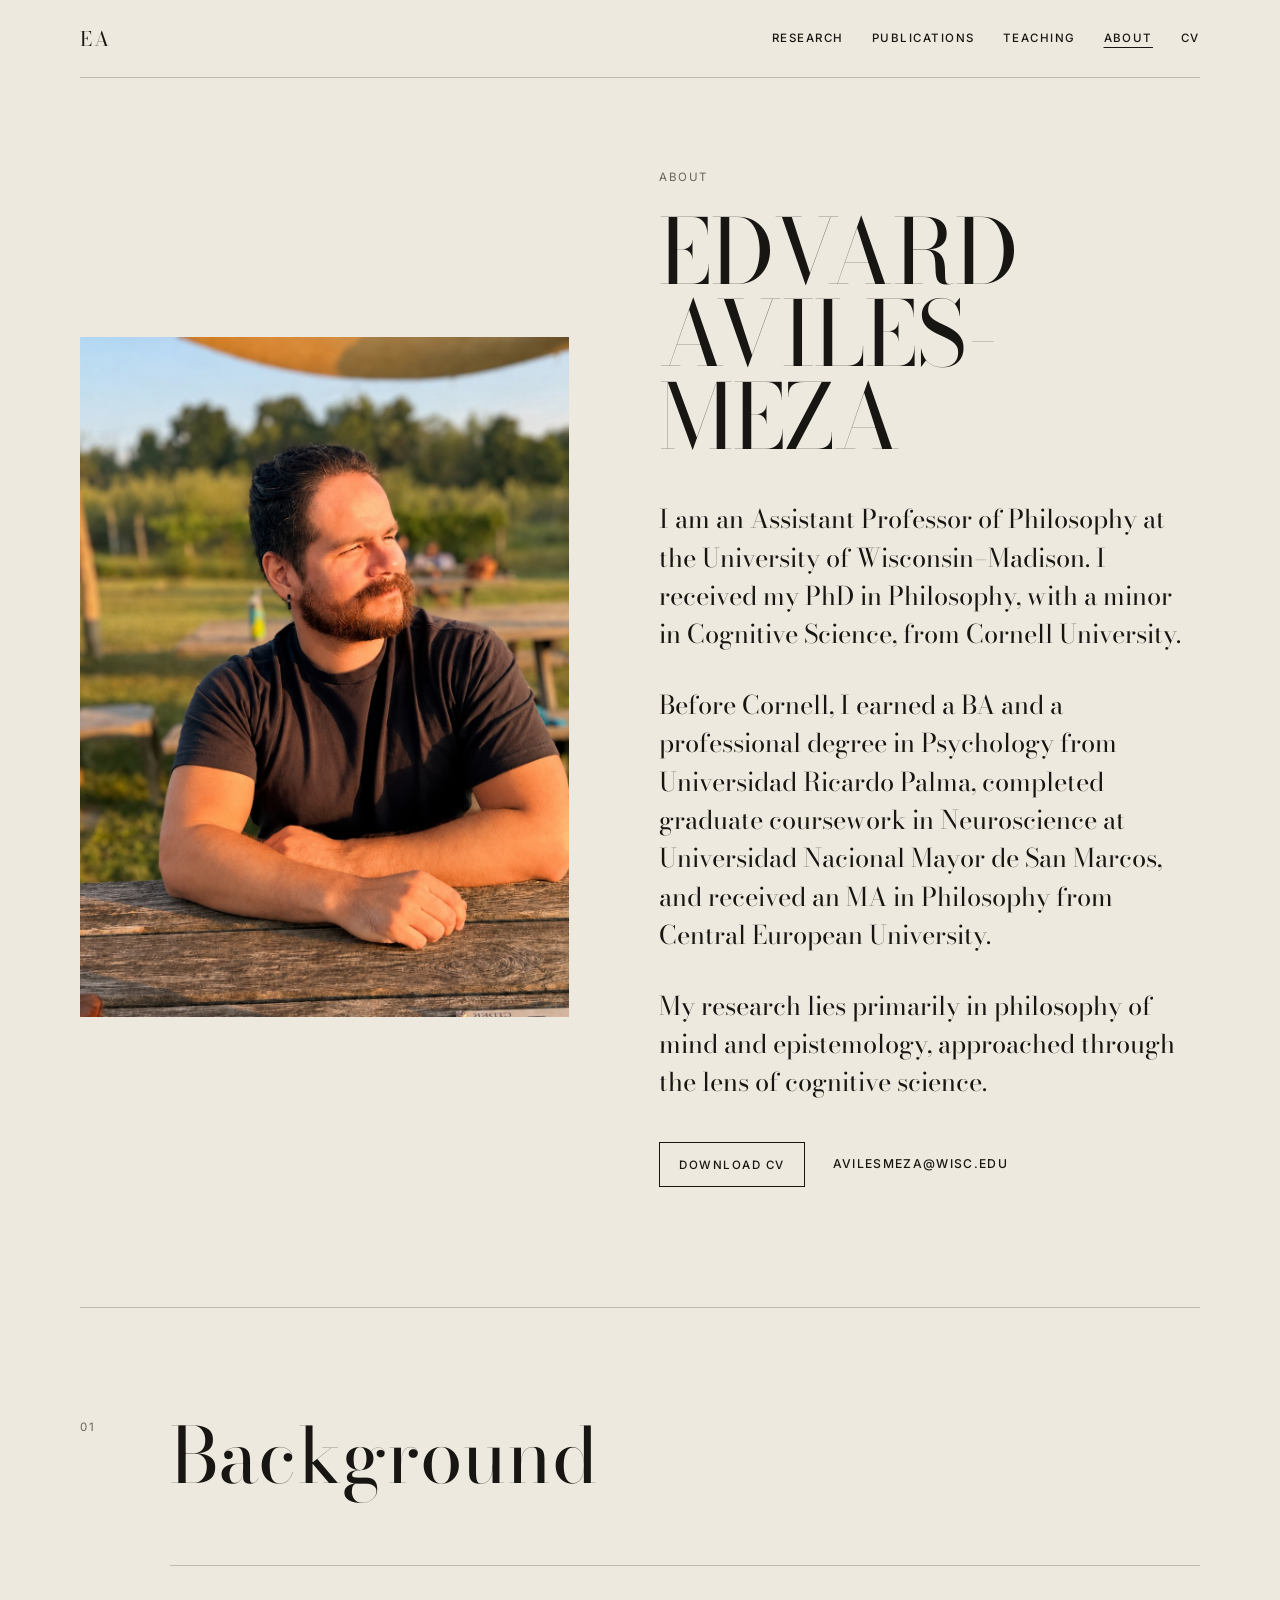
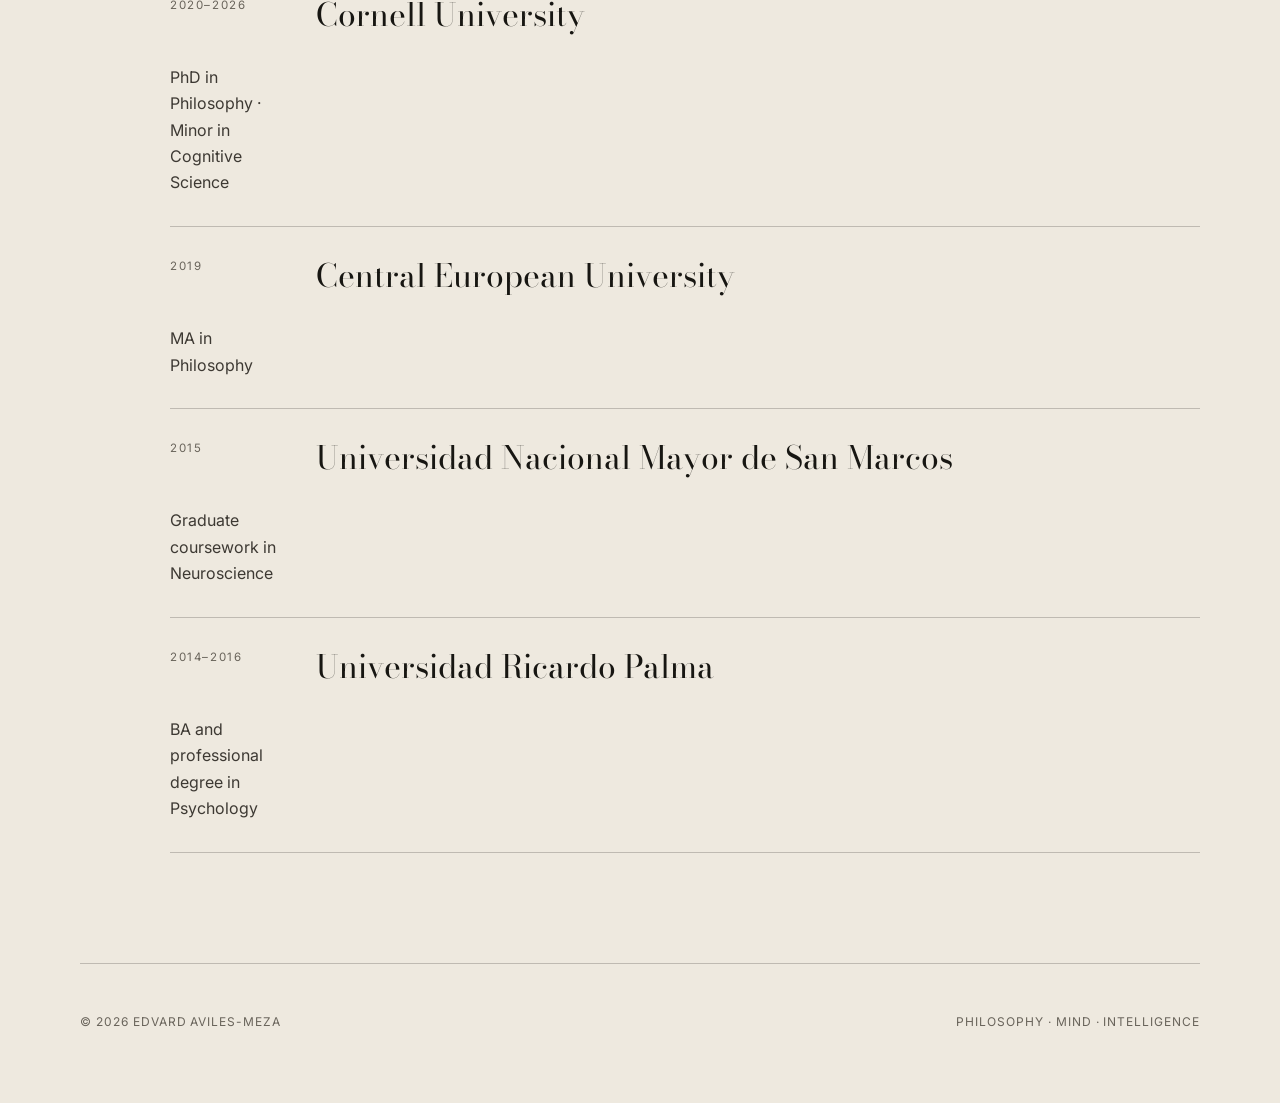
==== about.html @ a3eb7ad6 "Add files via upload Updated version 1" ====
<!doctype html>
<html lang="en">
<head>
  <meta charset="utf-8">
  <meta name="viewport" content="width=device-width, initial-scale=1">
  <meta name="description" content="About Edvard Aviles-Meza, Assistant Professor of Philosophy at the University of Wisconsin–Madison.">
  <title>About — Edvard Aviles-Meza</title>
  <link rel="icon" href="assets/favicon.svg" type="image/svg+xml">
  <link rel="preconnect" href="https://fonts.googleapis.com">
  <link rel="preconnect" href="https://fonts.gstatic.com" crossorigin>
  <link href="https://fonts.googleapis.com/css2?family=Bodoni+Moda:opsz,wght@6..96,400;6..96,500&family=Inter:wght@400;500&display=swap" rel="stylesheet">
  <link rel="stylesheet" href="styles.css">
</head>
<body>
  <header class="site-header">
    <a class="brand" href="index.html" aria-label="Return to homepage">EA</a>
    <nav aria-label="Primary navigation">
      <a href="index.html#research">Research</a>
      <a href="index.html#publications">Publications</a>
      <a href="index.html#teaching">Teaching</a>
      <a class="active" href="about.html" aria-current="page">About</a>
      <a href="assets/edvard-aviles-meza-cv.pdf">CV</a>
    </nav>
  </header>

  <main class="about-page">
    <section class="about-hero">
      <div class="portrait-frame">
        <img
          src="assets/portrait.jpg"
          alt="Portrait of Edvard Aviles-Meza seated outdoors in warm evening light."
        >
      </div>

      <div class="about-text">
        <p class="eyebrow left-align">About</p>
        <h1 class="page-title">Edvard<br>Aviles-Meza</h1>

        <div class="bio">
          <p>
            I am an Assistant Professor of Philosophy at the University of
            Wisconsin–Madison. I received my PhD in Philosophy, with a minor in
            Cognitive Science, from Cornell University.
          </p>
          <p>
            Before Cornell, I earned a BA and a professional degree in Psychology
            from Universidad Ricardo Palma, completed graduate coursework in
            Neuroscience at Universidad Nacional Mayor de San Marcos, and received
            an MA in Philosophy from Central European University.
          </p>
          <p>
            My research lies primarily in philosophy of mind and epistemology,
            approached through the lens of cognitive science.
          </p>
        </div>

        <div class="about-actions">
          <a class="button-link" href="assets/edvard-aviles-meza-cv.pdf">Download CV</a>
          <a class="text-link" href="mailto:avilesmeza@wisc.edu">avilesmeza@wisc.edu</a>
        </div>
      </div>
    </section>

    <section class="about-details">
      <div class="section-heading">
        <p class="section-number">01</p>
        <h2>Background</h2>
      </div>

      <div class="credential-list">
        <article>
          <p class="item-number">2020–2026</p>
          <h3>Cornell University</h3>
          <p>PhD in Philosophy · Minor in Cognitive Science</p>
        </article>

        <article>
          <p class="item-number">2019</p>
          <h3>Central European University</h3>
          <p>MA in Philosophy</p>
        </article>

        <article>
          <p class="item-number">2015</p>
          <h3>Universidad Nacional Mayor de San Marcos</h3>
          <p>Graduate coursework in Neuroscience</p>
        </article>

        <article>
          <p class="item-number">2014–2016</p>
          <h3>Universidad Ricardo Palma</h3>
          <p>BA and professional degree in Psychology</p>
        </article>
      </div>
    </section>
  </main>

  <footer>
    <p>© <span id="year">2026</span> Edvard Aviles-Meza</p>
    <p>Philosophy · Mind · Intelligence</p>
  </footer>

  <script>
    document.getElementById("year").textContent = new Date().getFullYear();
  </script>
</body>
</html>
---- styles.css ----
:root {
  --background: #eee9df;
  --paper: #f7f4ed;
  --text: #171612;
  --muted: #69645b;
  --line: rgba(23, 22, 18, 0.22);
  --max-width: 1120px;
}

* {
  box-sizing: border-box;
}

html {
  scroll-behavior: smooth;
}

body {
  margin: 0;
  background: var(--background);
  color: var(--text);
  font-family: "Inter", Arial, sans-serif;
  font-size: 16px;
  line-height: 1.65;
}

a {
  color: inherit;
}

.site-header {
  position: sticky;
  top: 0;
  z-index: 10;
  display: flex;
  align-items: center;
  justify-content: space-between;
  width: min(var(--max-width), calc(100% - 48px));
  margin: 0 auto;
  padding: 22px 0;
  background: color-mix(in srgb, var(--background) 94%, transparent);
  backdrop-filter: blur(10px);
  border-bottom: 1px solid var(--line);
}

.brand {
  font-family: "Bodoni Moda", Georgia, serif;
  font-size: 1.25rem;
  text-decoration: none;
  letter-spacing: 0.08em;
}

nav {
  display: flex;
  gap: 28px;
}

nav a {
  font-size: 0.72rem;
  font-weight: 500;
  letter-spacing: 0.13em;
  text-decoration: none;
  text-transform: uppercase;
}

nav a:hover,
nav a:focus-visible {
  text-decoration: underline;
  text-underline-offset: 5px;
}

.hero,
.section,
footer {
  width: min(var(--max-width), calc(100% - 48px));
  margin-inline: auto;
}

.hero {
  padding: 90px 0 130px;
}

.eyebrow,
.position {
  text-align: center;
  color: var(--muted);
  font-size: 0.72rem;
  letter-spacing: 0.14em;
  text-transform: uppercase;
}

h1,
h2,
h3 {
  font-family: "Bodoni Moda", Georgia, serif;
  font-weight: 400;
}

h1 {
  max-width: 1120px;
  margin: 18px auto 12px;
  text-align: center;
  font-size: clamp(2.9rem, 6.2vw, 5.7rem);
  line-height: 0.98;
  letter-spacing: 0.02em;
  text-transform: uppercase;
  white-space: nowrap;
}

.position {
  margin-bottom: 56px;
}

.collage {
  margin: 0;
  background: var(--paper);
  overflow: hidden;
}

.collage img {
  display: block;
  width: 100%;
  height: auto;
}

.intro {
  display: grid;
  grid-template-columns: repeat(2, 1fr);
  gap: 70px;
  margin-top: 64px;
  padding-top: 32px;
  border-top: 1px solid var(--line);
}

.intro p {
  margin: 0;
  font-family: "Bodoni Moda", Georgia, serif;
  font-size: clamp(1.5rem, 2.5vw, 2.25rem);
  line-height: 1.35;
}

.section {
  padding: 110px 0;
  border-top: 1px solid var(--line);
}

.section-heading {
  display: grid;
  grid-template-columns: 90px 1fr;
  align-items: start;
  margin-bottom: 70px;
}

.section-number,
.item-number,
.year {
  margin: 0;
  color: var(--muted);
  font-size: 0.72rem;
  letter-spacing: 0.14em;
  text-transform: uppercase;
}

h2 {
  margin: 0;
  font-size: clamp(2.7rem, 6vw, 5.4rem);
  line-height: 1;
}

h3 {
  margin: 10px 0 16px;
  font-size: clamp(1.45rem, 2.5vw, 2.2rem);
  line-height: 1.2;
}

.research-grid,
.teaching-grid {
  display: grid;
  gap: 50px;
}

.research-grid {
  grid-template-columns: repeat(3, 1fr);
}

.teaching-grid {
  grid-template-columns: repeat(2, 1fr);
}

.research-grid article,
.teaching-grid article {
  padding-top: 20px;
  border-top: 1px solid var(--line);
}

.research-grid p:last-child,
.teaching-grid p:last-child,
.publication p,
.about-copy p {
  color: #3d3933;
}

.publication-list {
  border-top: 1px solid var(--line);
}

.publication {
  display: grid;
  grid-template-columns: 90px 1fr;
  gap: 0;
  padding: 34px 0;
  border-bottom: 1px solid var(--line);
}

.publication h3 {
  margin-top: 0;
  margin-bottom: 4px;
}

.publication p {
  margin: 0;
}

.about-copy {
  max-width: 760px;
  margin-left: 90px;
  font-family: "Bodoni Moda", Georgia, serif;
  font-size: clamp(1.35rem, 2.3vw, 2rem);
  line-height: 1.5;
}

footer {
  display: flex;
  justify-content: space-between;
  padding: 36px 0 60px;
  border-top: 1px solid var(--line);
  color: var(--muted);
  font-size: 0.75rem;
  letter-spacing: 0.08em;
  text-transform: uppercase;
}

@media (max-width: 820px) {
  .site-header {
    width: min(100% - 28px, var(--max-width));
    align-items: flex-start;
  }

  nav {
    flex-wrap: wrap;
    justify-content: flex-end;
    gap: 10px 18px;
  }

  nav a {
    font-size: 0.66rem;
  }

  .hero,
  .section,
  footer {
    width: min(100% - 28px, var(--max-width));
  }

  .hero {
    padding-top: 64px;
  }

  h1 {
    font-size: clamp(2.5rem, 11vw, 4.5rem);
    white-space: normal;
  }

  .intro,
  .research-grid,
  .teaching-grid {
    grid-template-columns: 1fr;
  }

  .intro {
    gap: 30px;
  }

  .section-heading {
    grid-template-columns: 48px 1fr;
  }

  .publication {
    grid-template-columns: 62px 1fr;
  }

  .about-copy {
    margin-left: 48px;
  }
}

@media (max-width: 520px) {
  .site-header {
    position: static;
    display: block;
  }

  nav {
    justify-content: flex-start;
    margin-top: 14px;
  }

  .hero {
    padding-top: 46px;
  }

  .position {
    margin-bottom: 34px;
  }

  .section {
    padding: 80px 0;
  }

  .section-heading {
    margin-bottom: 50px;
  }

  .about-copy {
    margin-left: 0;
  }

  footer {
    display: block;
  }
}


nav a.active {
  text-decoration: underline;
  text-underline-offset: 5px;
}

.text-link {
  font-family: "Inter", Arial, sans-serif;
  font-size: 0.76rem;
  font-weight: 500;
  letter-spacing: 0.11em;
  text-transform: uppercase;
  text-decoration: none;
}

.text-link:hover,
.text-link:focus-visible {
  text-decoration: underline;
  text-underline-offset: 5px;
}

.about-page {
  width: min(var(--max-width), calc(100% - 48px));
  margin: 0 auto;
}

.about-hero {
  display: grid;
  grid-template-columns: minmax(0, 0.95fr) minmax(0, 1.05fr);
  gap: clamp(48px, 7vw, 96px);
  align-items: center;
  padding: 90px 0 120px;
}

.portrait-frame {
  min-height: 680px;
  overflow: hidden;
  background: var(--paper);
}

.portrait-frame img {
  display: block;
  width: 100%;
  height: 100%;
  min-height: 680px;
  object-fit: cover;
  object-position: center center;
}

.left-align {
  text-align: left;
  margin: 0 0 24px;
}

.page-title {
  margin: 0 0 42px;
  max-width: none;
  text-align: left;
  font-size: clamp(3.6rem, 7vw, 6.8rem);
  line-height: 0.92;
  letter-spacing: 0;
  white-space: normal;
}

.bio {
  max-width: 660px;
  font-family: "Bodoni Moda", Georgia, serif;
  font-size: clamp(1.28rem, 2vw, 1.72rem);
  line-height: 1.5;
}

.bio p {
  margin: 0 0 1.25em;
}

.about-actions {
  display: flex;
  align-items: center;
  flex-wrap: wrap;
  gap: 28px;
  margin-top: 40px;
}

.button-link {
  display: inline-block;
  padding: 13px 19px 11px;
  border: 1px solid var(--text);
  font-size: 0.72rem;
  font-weight: 500;
  letter-spacing: 0.13em;
  text-decoration: none;
  text-transform: uppercase;
}

.button-link:hover,
.button-link:focus-visible {
  background: var(--text);
  color: var(--background);
}

.about-details {
  padding: 110px 0;
  border-top: 1px solid var(--line);
}

.credential-list {
  margin-left: 90px;
  border-top: 1px solid var(--line);
}

.credential-list article {
  display: grid;
  grid-template-columns: 120px 1fr;
  gap: 26px;
  padding: 30px 0;
  border-bottom: 1px solid var(--line);
}

.credential-list h3 {
  margin: 0 0 4px;
}

.credential-list p:last-child {
  margin: 0;
  color: #3d3933;
}

@media (max-width: 820px) {
  .about-page {
    width: min(100% - 28px, var(--max-width));
  }

  .about-hero {
    grid-template-columns: 1fr;
    padding-top: 54px;
  }

  .portrait-frame,
  .portrait-frame img {
    min-height: 0;
  }

  .portrait-frame img {
    aspect-ratio: 3 / 4;
  }

  .page-title {
    font-size: clamp(3.2rem, 13vw, 5.4rem);
  }

  .credential-list {
    margin-left: 48px;
  }
}

@media (max-width: 520px) {
  .about-hero {
    gap: 44px;
    padding-bottom: 82px;
  }

  .credential-list {
    margin-left: 0;
  }

  .credential-list article {
    grid-template-columns: 1fr;
    gap: 8px;
  }
}
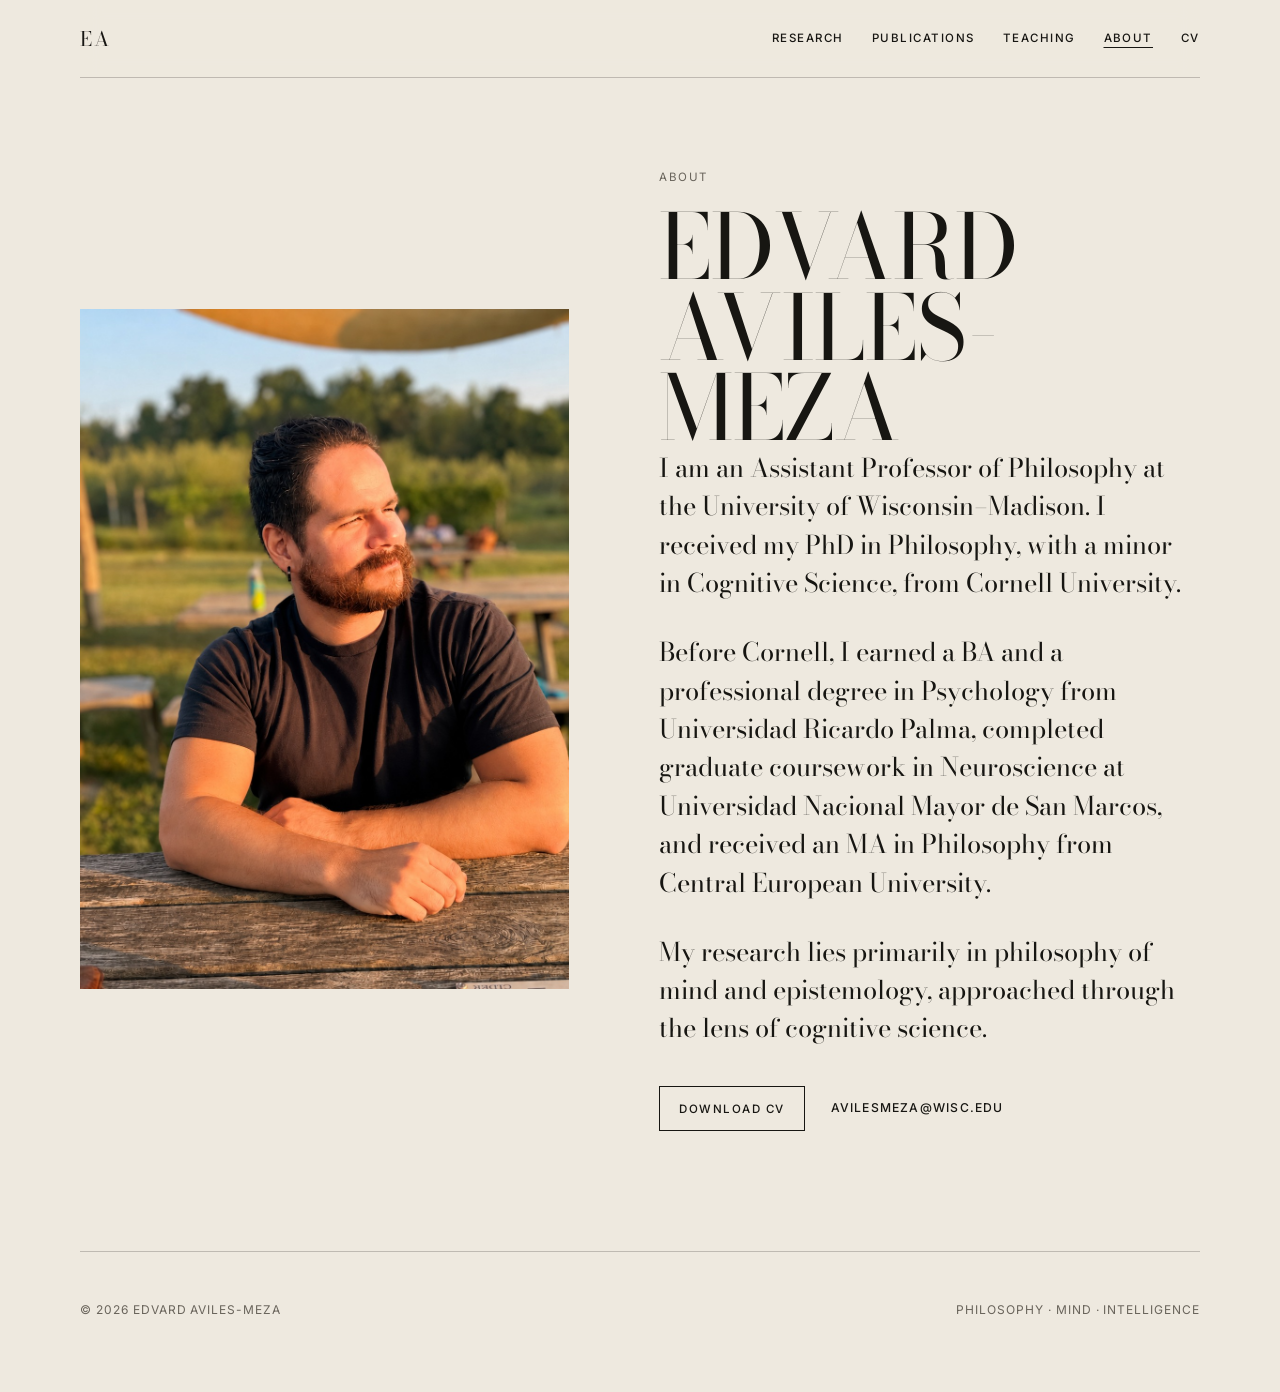
==== commit 9c490962: "Add files via upload Updated page 2" ====
--- a/about.html
+++ b/about.html
@@ -2,106 +2,48 @@
 <html lang="en">
 <head>
   <meta charset="utf-8">
-  <meta name="viewport" content="width=device-width, initial-scale=1">
+<meta name="viewport" content="width=device-width, initial-scale=1">
+<link rel="icon" href="assets/favicon.svg" type="image/svg+xml">
+<link rel="preconnect" href="https://fonts.googleapis.com">
+<link rel="preconnect" href="https://fonts.gstatic.com" crossorigin>
+<link href="https://fonts.googleapis.com/css2?family=Bodoni+Moda:opsz,wght@6..96,400;6..96,500&family=Inter:wght@400;500&display=swap" rel="stylesheet">
+<link rel="stylesheet" href="styles.css">
   <meta name="description" content="About Edvard Aviles-Meza, Assistant Professor of Philosophy at the University of Wisconsin–Madison.">
   <title>About — Edvard Aviles-Meza</title>
-  <link rel="icon" href="assets/favicon.svg" type="image/svg+xml">
-  <link rel="preconnect" href="https://fonts.googleapis.com">
-  <link rel="preconnect" href="https://fonts.gstatic.com" crossorigin>
-  <link href="https://fonts.googleapis.com/css2?family=Bodoni+Moda:opsz,wght@6..96,400;6..96,500&family=Inter:wght@400;500&display=swap" rel="stylesheet">
-  <link rel="stylesheet" href="styles.css">
 </head>
 <body>
   <header class="site-header">
-    <a class="brand" href="index.html" aria-label="Return to homepage">EA</a>
-    <nav aria-label="Primary navigation">
-      <a href="index.html#research">Research</a>
-      <a href="index.html#publications">Publications</a>
-      <a href="index.html#teaching">Teaching</a>
-      <a class="active" href="about.html" aria-current="page">About</a>
-      <a href="assets/edvard-aviles-meza-cv.pdf">CV</a>
-    </nav>
-  </header>
-
+  <a class="brand" href="index.html" aria-label="Return to homepage">EA</a>
+  <nav aria-label="Primary navigation">
+    <a href="research.html">Research</a> <a href="publications.html">Publications</a> <a href="teaching.html">Teaching</a> <a class="active" href="about.html" aria-current="page">About</a> <a href="assets/edvard-aviles-meza-cv.pdf">CV</a>
+  </nav>
+</header>
   <main class="about-page">
     <section class="about-hero">
       <div class="portrait-frame">
-        <img
-          src="assets/portrait.jpg"
-          alt="Portrait of Edvard Aviles-Meza seated outdoors in warm evening light."
-        >
+        <img src="assets/portrait.jpg" alt="Portrait of Edvard Aviles-Meza seated outdoors in evening light">
       </div>
-
       <div class="about-text">
         <p class="eyebrow left-align">About</p>
-        <h1 class="page-title">Edvard<br>Aviles-Meza</h1>
-
+        <h1 class="about-title">Edvard<br>Aviles-Meza</h1>
         <div class="bio">
-          <p>
-            I am an Assistant Professor of Philosophy at the University of
-            Wisconsin–Madison. I received my PhD in Philosophy, with a minor in
-            Cognitive Science, from Cornell University.
-          </p>
-          <p>
-            Before Cornell, I earned a BA and a professional degree in Psychology
-            from Universidad Ricardo Palma, completed graduate coursework in
-            Neuroscience at Universidad Nacional Mayor de San Marcos, and received
-            an MA in Philosophy from Central European University.
-          </p>
-          <p>
-            My research lies primarily in philosophy of mind and epistemology,
-            approached through the lens of cognitive science.
-          </p>
+          <p>I am an Assistant Professor of Philosophy at the University of Wisconsin–Madison. I received my PhD in Philosophy, with a minor in Cognitive Science, from Cornell University.</p>
+          <p>Before Cornell, I earned a BA and a professional degree in Psychology from Universidad Ricardo Palma, completed graduate coursework in Neuroscience at Universidad Nacional Mayor de San Marcos, and received an MA in Philosophy from Central European University.</p>
+          <p>My research lies primarily in philosophy of mind and epistemology, approached through the lens of cognitive science.</p>
         </div>
-
         <div class="about-actions">
           <a class="button-link" href="assets/edvard-aviles-meza-cv.pdf">Download CV</a>
           <a class="text-link" href="mailto:avilesmeza@wisc.edu">avilesmeza@wisc.edu</a>
         </div>
       </div>
     </section>
-
-    <section class="about-details">
-      <div class="section-heading">
-        <p class="section-number">01</p>
-        <h2>Background</h2>
-      </div>
-
-      <div class="credential-list">
-        <article>
-          <p class="item-number">2020–2026</p>
-          <h3>Cornell University</h3>
-          <p>PhD in Philosophy · Minor in Cognitive Science</p>
-        </article>
-
-        <article>
-          <p class="item-number">2019</p>
-          <h3>Central European University</h3>
-          <p>MA in Philosophy</p>
-        </article>
-
-        <article>
-          <p class="item-number">2015</p>
-          <h3>Universidad Nacional Mayor de San Marcos</h3>
-          <p>Graduate coursework in Neuroscience</p>
-        </article>
-
-        <article>
-          <p class="item-number">2014–2016</p>
-          <h3>Universidad Ricardo Palma</h3>
-          <p>BA and professional degree in Psychology</p>
-        </article>
-      </div>
-    </section>
   </main>
-
   <footer>
-    <p>© <span id="year">2026</span> Edvard Aviles-Meza</p>
-    <p>Philosophy · Mind · Intelligence</p>
-  </footer>
-
-  <script>
-    document.getElementById("year").textContent = new Date().getFullYear();
-  </script>
+  <p>© <span id="year">2026</span> Edvard Aviles-Meza</p>
+  <p>Philosophy · Mind · Intelligence</p>
+</footer>
+<script>
+  document.getElementById("year").textContent = new Date().getFullYear();
+</script>
 </body>
 </html>
--- a/styles.css
+++ b/styles.css
@@ -1,3 +1,4 @@
+
 :root {
   --background: #eee9df;
   --paper: #f7f4ed;
@@ -5,16 +6,10 @@
   --muted: #69645b;
   --line: rgba(23, 22, 18, 0.22);
   --max-width: 1120px;
-}
-
-* {
-  box-sizing: border-box;
-}
-
-html {
-  scroll-behavior: smooth;
-}
-
+  --gap: 12px;
+}
+* { box-sizing: border-box; }
+html { scroll-behavior: smooth; }
 body {
   margin: 0;
   background: var(--background);
@@ -23,15 +18,11 @@
   font-size: 16px;
   line-height: 1.65;
 }
-
-a {
-  color: inherit;
-}
-
+a { color: inherit; }
 .site-header {
   position: sticky;
   top: 0;
-  z-index: 10;
+  z-index: 20;
   display: flex;
   align-items: center;
   justify-content: space-between;
@@ -42,461 +33,293 @@
   backdrop-filter: blur(10px);
   border-bottom: 1px solid var(--line);
 }
-
 .brand {
   font-family: "Bodoni Moda", Georgia, serif;
   font-size: 1.25rem;
   text-decoration: none;
-  letter-spacing: 0.08em;
-}
-
-nav {
-  display: flex;
-  gap: 28px;
-}
-
+  letter-spacing: .08em;
+}
+nav { display: flex; gap: 28px; }
 nav a {
-  font-size: 0.72rem;
+  font-size: .72rem;
   font-weight: 500;
-  letter-spacing: 0.13em;
-  text-decoration: none;
-  text-transform: uppercase;
-}
-
-nav a:hover,
-nav a:focus-visible {
+  letter-spacing: .13em;
+  text-decoration: none;
+  text-transform: uppercase;
+}
+nav a:hover, nav a:focus-visible, nav a.active {
   text-decoration: underline;
   text-underline-offset: 5px;
 }
-
-.hero,
-.section,
-footer {
+.home-hero, .inner-page, .about-page, footer {
   width: min(var(--max-width), calc(100% - 48px));
   margin-inline: auto;
 }
-
-.hero {
-  padding: 90px 0 130px;
-}
-
-.eyebrow,
-.position {
+.home-hero { padding: 84px 0 120px; }
+.eyebrow, .position {
   text-align: center;
   color: var(--muted);
-  font-size: 0.72rem;
-  letter-spacing: 0.14em;
-  text-transform: uppercase;
-}
-
-h1,
-h2,
-h3 {
-  font-family: "Bodoni Moda", Georgia, serif;
-  font-weight: 400;
-}
-
-h1 {
-  max-width: 1120px;
+  font-size: .72rem;
+  letter-spacing: .14em;
+  text-transform: uppercase;
+}
+.left-align { text-align: left; margin: 0 0 20px; }
+.home-title {
   margin: 18px auto 12px;
   text-align: center;
-  font-size: clamp(2.9rem, 6.2vw, 5.7rem);
-  line-height: 0.98;
-  letter-spacing: 0.02em;
+  font-family: "Bodoni Moda", Georgia, serif;
+  font-size: clamp(2.7rem, 5.9vw, 5.45rem);
+  font-weight: 400;
+  line-height: .98;
+  letter-spacing: .015em;
   text-transform: uppercase;
   white-space: nowrap;
 }
-
-.position {
-  margin-bottom: 56px;
-}
-
-.collage {
+.position { margin: 0 0 56px; }
+
+.portal-grid {
+  display: grid;
+  grid-template-columns: 294fr 310fr 271fr;
+  grid-template-rows: 455px 145px 285px 180px;
+  gap: var(--gap);
+}
+.portal-tile {
+  position: relative;
+  display: block;
+  overflow: hidden;
+  min-width: 0;
+  background: var(--paper);
+}
+.portal-tile img {
+  width: 100%;
+  height: 100%;
+  display: block;
+  object-fit: cover;
+  transition: transform 500ms ease, filter 350ms ease;
+}
+.portal-tile::after {
+  content: "";
+  position: absolute;
+  inset: 0;
+  background: linear-gradient(to top, rgba(10,10,8,.78), rgba(10,10,8,.05) 58%);
+  opacity: 0;
+  transition: opacity 300ms ease;
+}
+.tile-label {
+  position: absolute;
+  z-index: 2;
+  left: 22px;
+  right: 22px;
+  bottom: 19px;
+  color: #fff;
+  opacity: 0;
+  transform: translateY(9px);
+  transition: opacity 300ms ease, transform 300ms ease;
+}
+.tile-label strong {
+  display: block;
+  font-family: "Bodoni Moda", Georgia, serif;
+  font-size: clamp(1.45rem, 2.4vw, 2.25rem);
+  font-weight: 400;
+  line-height: 1.1;
+}
+.tile-label small {
+  display: block;
+  margin-top: 4px;
+  font-size: .65rem;
+  letter-spacing: .1em;
+  text-transform: uppercase;
+}
+.portal-tile:hover img, .portal-tile:focus-visible img {
+  transform: scale(1.018);
+  filter: brightness(.72);
+}
+.portal-tile:hover::after, .portal-tile:focus-visible::after,
+.portal-tile:hover .tile-label, .portal-tile:focus-visible .tile-label {
+  opacity: 1;
+}
+.portal-tile:hover .tile-label, .portal-tile:focus-visible .tile-label {
+  transform: translateY(0);
+}
+.portal-tile:focus-visible { outline: 2px solid var(--text); outline-offset: 4px; }
+
+.tile-abstract { grid-column: 1; grid-row: 1 / 3; }
+.tile-logic { grid-column: 1; grid-row: 3 / 4; }
+.tile-network { grid-column: 1; grid-row: 4 / 5; }
+.tile-robot { grid-column: 2; grid-row: 1 / 4; }
+.tile-brain { grid-column: 2; grid-row: 4 / 5; }
+.tile-meditation { grid-column: 3; grid-row: 1 / 2; }
+.tile-inkblots { grid-column: 3; grid-row: 2 / 5; }
+
+.inner-page { padding: 88px 0 120px; }
+.page-header {
+  padding-bottom: 62px;
+  border-bottom: 1px solid var(--line);
+}
+.inner-title, .about-title {
   margin: 0;
-  background: var(--paper);
-  overflow: hidden;
-}
-
-.collage img {
-  display: block;
-  width: 100%;
-  height: auto;
-}
-
-.intro {
+  font-family: "Bodoni Moda", Georgia, serif;
+  font-size: clamp(4.2rem, 9vw, 8.2rem);
+  font-weight: 400;
+  line-height: .9;
+  text-transform: uppercase;
+}
+.content-section { padding: 82px 0; }
+.numbered-grid {
   display: grid;
   grid-template-columns: repeat(2, 1fr);
-  gap: 70px;
-  margin-top: 64px;
-  padding-top: 32px;
+  gap: 62px 70px;
+}
+.numbered-grid article {
+  padding-top: 20px;
   border-top: 1px solid var(--line);
 }
-
-.intro p {
-  margin: 0;
-  font-family: "Bodoni Moda", Georgia, serif;
-  font-size: clamp(1.5rem, 2.5vw, 2.25rem);
-  line-height: 1.35;
-}
-
-.section {
-  padding: 110px 0;
-  border-top: 1px solid var(--line);
-}
-
-.section-heading {
-  display: grid;
-  grid-template-columns: 90px 1fr;
-  align-items: start;
-  margin-bottom: 70px;
-}
-
-.section-number,
-.item-number,
-.year {
+.numbered-grid h2, .publication h2 {
+  margin: 10px 0 14px;
+  font-family: "Bodoni Moda", Georgia, serif;
+  font-size: clamp(1.7rem, 3vw, 2.6rem);
+  font-weight: 400;
+  line-height: 1.15;
+}
+.item-number, .year {
   margin: 0;
   color: var(--muted);
-  font-size: 0.72rem;
-  letter-spacing: 0.14em;
-  text-transform: uppercase;
-}
-
-h2 {
+  font-size: .72rem;
+  letter-spacing: .13em;
+  text-transform: uppercase;
+}
+.publication-list { border-top: 1px solid var(--line); }
+.publication {
+  display: grid;
+  grid-template-columns: 100px 1fr;
+  padding: 30px 0;
+  border-bottom: 1px solid var(--line);
+}
+.publication h2 { margin-top: 0; margin-bottom: 3px; }
+.publication p { margin: 0; }
+.subsection { margin-top: 92px; max-width: 760px; }
+.editorial-list {
+  list-style: none;
   margin: 0;
-  font-size: clamp(2.7rem, 6vw, 5.4rem);
-  line-height: 1;
-}
-
-h3 {
-  margin: 10px 0 16px;
-  font-size: clamp(1.45rem, 2.5vw, 2.2rem);
-  line-height: 1.2;
-}
-
-.research-grid,
-.teaching-grid {
-  display: grid;
-  gap: 50px;
-}
-
-.research-grid {
-  grid-template-columns: repeat(3, 1fr);
-}
-
-.teaching-grid {
-  grid-template-columns: repeat(2, 1fr);
-}
-
-.research-grid article,
-.teaching-grid article {
-  padding-top: 20px;
+  padding: 0;
   border-top: 1px solid var(--line);
 }
-
-.research-grid p:last-child,
-.teaching-grid p:last-child,
-.publication p,
-.about-copy p {
-  color: #3d3933;
-}
-
-.publication-list {
-  border-top: 1px solid var(--line);
-}
-
-.publication {
-  display: grid;
-  grid-template-columns: 90px 1fr;
-  gap: 0;
-  padding: 34px 0;
+.editorial-list li {
+  padding: 19px 0;
   border-bottom: 1px solid var(--line);
-}
-
-.publication h3 {
-  margin-top: 0;
-  margin-bottom: 4px;
-}
-
-.publication p {
-  margin: 0;
-}
-
-.about-copy {
-  max-width: 760px;
-  margin-left: 90px;
-  font-family: "Bodoni Moda", Georgia, serif;
-  font-size: clamp(1.35rem, 2.3vw, 2rem);
+  font-family: "Bodoni Moda", Georgia, serif;
+  font-size: 1.55rem;
+}
+.about-hero {
+  display: grid;
+  grid-template-columns: minmax(0,.95fr) minmax(0,1.05fr);
+  gap: clamp(48px,7vw,96px);
+  align-items: center;
+  padding: 90px 0 120px;
+}
+.portrait-frame { min-height: 680px; overflow: hidden; background: var(--paper); }
+.portrait-frame img {
+  width: 100%; height: 100%; min-height: 680px;
+  display: block; object-fit: cover;
+}
+.about-title { font-size: clamp(3.6rem, 7vw, 6.8rem); }
+.bio {
+  max-width: 650px;
+  font-family: "Bodoni Moda", Georgia, serif;
+  font-size: clamp(1.25rem,2vw,1.7rem);
   line-height: 1.5;
 }
-
+.bio p { margin: 0 0 1.2em; }
+.about-actions { display: flex; flex-wrap: wrap; gap: 26px; align-items: center; margin-top: 38px; }
+.button-link {
+  display: inline-block;
+  padding: 13px 19px 11px;
+  border: 1px solid var(--text);
+  font-size: .72rem;
+  font-weight: 500;
+  letter-spacing: .13em;
+  text-decoration: none;
+  text-transform: uppercase;
+}
+.button-link:hover { background: var(--text); color: var(--background); }
+.text-link {
+  font-size: .76rem;
+  font-weight: 500;
+  letter-spacing: .1em;
+  text-transform: uppercase;
+  text-decoration: none;
+}
+.text-link:hover { text-decoration: underline; text-underline-offset: 5px; }
+.contact-layout {
+  display: grid;
+  grid-template-columns: 1fr 1fr;
+  gap: 70px;
+}
+.large-link, .large-copy {
+  font-family: "Bodoni Moda", Georgia, serif;
+  font-size: clamp(1.8rem, 4vw, 3.5rem);
+  line-height: 1.15;
+  text-decoration: none;
+}
+.large-link:hover { text-decoration: underline; text-underline-offset: 8px; }
 footer {
   display: flex;
   justify-content: space-between;
   padding: 36px 0 60px;
   border-top: 1px solid var(--line);
   color: var(--muted);
-  font-size: 0.75rem;
-  letter-spacing: 0.08em;
+  font-size: .75rem;
+  letter-spacing: .08em;
   text-transform: uppercase;
 }
 
 @media (max-width: 820px) {
-  .site-header {
-    width: min(100% - 28px, var(--max-width));
-    align-items: flex-start;
-  }
-
-  nav {
-    flex-wrap: wrap;
-    justify-content: flex-end;
-    gap: 10px 18px;
-  }
-
-  nav a {
-    font-size: 0.66rem;
-  }
-
-  .hero,
-  .section,
-  footer {
+  .site-header, .home-hero, .inner-page, .about-page, footer {
     width: min(100% - 28px, var(--max-width));
   }
-
-  .hero {
-    padding-top: 64px;
+  .site-header { align-items: flex-start; }
+  nav { flex-wrap: wrap; justify-content: flex-end; gap: 10px 18px; }
+  nav a { font-size: .66rem; }
+  .home-title { font-size: clamp(2.2rem, 8.7vw, 4rem); }
+  .portal-grid {
+    grid-template-columns: 1fr 1fr;
+    grid-template-rows: repeat(12, 70px);
   }
-
-  h1 {
-    font-size: clamp(2.5rem, 11vw, 4.5rem);
-    white-space: normal;
+  .tile-abstract { grid-column: 1; grid-row: 1 / 6; }
+  .tile-robot { grid-column: 2; grid-row: 1 / 8; }
+  .tile-logic { grid-column: 1; grid-row: 6 / 9; }
+  .tile-meditation { grid-column: 1; grid-row: 9 / 13; }
+  .tile-inkblots { grid-column: 2; grid-row: 8 / 13; }
+  .tile-network, .tile-brain { display: none; }
+  .portal-tile::after { opacity: .48; }
+  .tile-label { opacity: 1; transform: none; left: 15px; right: 15px; bottom: 13px; }
+  .tile-label small { display: none; }
+  .numbered-grid, .contact-layout, .about-hero { grid-template-columns: 1fr; }
+  .portrait-frame, .portrait-frame img { min-height: 0; }
+  .portrait-frame img { aspect-ratio: 3 / 4; }
+}
+@media (max-width: 520px) {
+  .site-header { position: static; display: block; }
+  nav { justify-content: flex-start; margin-top: 14px; }
+  .home-hero { padding-top: 48px; }
+  .home-title { font-size: clamp(2rem, 9.5vw, 3rem); white-space: normal; }
+  .position { margin-bottom: 34px; }
+  .portal-grid {
+    grid-template-columns: 1fr;
+    grid-template-rows: none;
   }
-
-  .intro,
-  .research-grid,
-  .teaching-grid {
-    grid-template-columns: 1fr;
+  .portal-tile {
+    grid-column: auto !important;
+    grid-row: auto !important;
+    display: block;
+    aspect-ratio: 4 / 3;
   }
-
-  .intro {
-    gap: 30px;
-  }
-
-  .section-heading {
-    grid-template-columns: 48px 1fr;
-  }
-
-  .publication {
-    grid-template-columns: 62px 1fr;
-  }
-
-  .about-copy {
-    margin-left: 48px;
-  }
-}
-
-@media (max-width: 520px) {
-  .site-header {
-    position: static;
-    display: block;
-  }
-
-  nav {
-    justify-content: flex-start;
-    margin-top: 14px;
-  }
-
-  .hero {
-    padding-top: 46px;
-  }
-
-  .position {
-    margin-bottom: 34px;
-  }
-
-  .section {
-    padding: 80px 0;
-  }
-
-  .section-heading {
-    margin-bottom: 50px;
-  }
-
-  .about-copy {
-    margin-left: 0;
-  }
-
-  footer {
-    display: block;
-  }
-}
-
-
-nav a.active {
-  text-decoration: underline;
-  text-underline-offset: 5px;
-}
-
-.text-link {
-  font-family: "Inter", Arial, sans-serif;
-  font-size: 0.76rem;
-  font-weight: 500;
-  letter-spacing: 0.11em;
-  text-transform: uppercase;
-  text-decoration: none;
-}
-
-.text-link:hover,
-.text-link:focus-visible {
-  text-decoration: underline;
-  text-underline-offset: 5px;
-}
-
-.about-page {
-  width: min(var(--max-width), calc(100% - 48px));
-  margin: 0 auto;
-}
-
-.about-hero {
-  display: grid;
-  grid-template-columns: minmax(0, 0.95fr) minmax(0, 1.05fr);
-  gap: clamp(48px, 7vw, 96px);
-  align-items: center;
-  padding: 90px 0 120px;
-}
-
-.portrait-frame {
-  min-height: 680px;
-  overflow: hidden;
-  background: var(--paper);
-}
-
-.portrait-frame img {
-  display: block;
-  width: 100%;
-  height: 100%;
-  min-height: 680px;
-  object-fit: cover;
-  object-position: center center;
-}
-
-.left-align {
-  text-align: left;
-  margin: 0 0 24px;
-}
-
-.page-title {
-  margin: 0 0 42px;
-  max-width: none;
-  text-align: left;
-  font-size: clamp(3.6rem, 7vw, 6.8rem);
-  line-height: 0.92;
-  letter-spacing: 0;
-  white-space: normal;
-}
-
-.bio {
-  max-width: 660px;
-  font-family: "Bodoni Moda", Georgia, serif;
-  font-size: clamp(1.28rem, 2vw, 1.72rem);
-  line-height: 1.5;
-}
-
-.bio p {
-  margin: 0 0 1.25em;
-}
-
-.about-actions {
-  display: flex;
-  align-items: center;
-  flex-wrap: wrap;
-  gap: 28px;
-  margin-top: 40px;
-}
-
-.button-link {
-  display: inline-block;
-  padding: 13px 19px 11px;
-  border: 1px solid var(--text);
-  font-size: 0.72rem;
-  font-weight: 500;
-  letter-spacing: 0.13em;
-  text-decoration: none;
-  text-transform: uppercase;
-}
-
-.button-link:hover,
-.button-link:focus-visible {
-  background: var(--text);
-  color: var(--background);
-}
-
-.about-details {
-  padding: 110px 0;
-  border-top: 1px solid var(--line);
-}
-
-.credential-list {
-  margin-left: 90px;
-  border-top: 1px solid var(--line);
-}
-
-.credential-list article {
-  display: grid;
-  grid-template-columns: 120px 1fr;
-  gap: 26px;
-  padding: 30px 0;
-  border-bottom: 1px solid var(--line);
-}
-
-.credential-list h3 {
-  margin: 0 0 4px;
-}
-
-.credential-list p:last-child {
-  margin: 0;
-  color: #3d3933;
-}
-
-@media (max-width: 820px) {
-  .about-page {
-    width: min(100% - 28px, var(--max-width));
-  }
-
-  .about-hero {
-    grid-template-columns: 1fr;
-    padding-top: 54px;
-  }
-
-  .portrait-frame,
-  .portrait-frame img {
-    min-height: 0;
-  }
-
-  .portrait-frame img {
-    aspect-ratio: 3 / 4;
-  }
-
-  .page-title {
-    font-size: clamp(3.2rem, 13vw, 5.4rem);
-  }
-
-  .credential-list {
-    margin-left: 48px;
-  }
-}
-
-@media (max-width: 520px) {
-  .about-hero {
-    gap: 44px;
-    padding-bottom: 82px;
-  }
-
-  .credential-list {
-    margin-left: 0;
-  }
-
-  .credential-list article {
-    grid-template-columns: 1fr;
-    gap: 8px;
-  }
-}
+  .tile-robot, .tile-inkblots { aspect-ratio: 3 / 4; }
+  .tile-network, .tile-brain { display: block; }
+  .inner-page { padding-top: 54px; }
+  .inner-title { font-size: clamp(3.2rem, 18vw, 5.2rem); }
+  .numbered-grid { gap: 44px; }
+  .publication { grid-template-columns: 60px 1fr; }
+  .about-hero { padding-top: 54px; gap: 44px; }
+  footer { display: block; }
+}
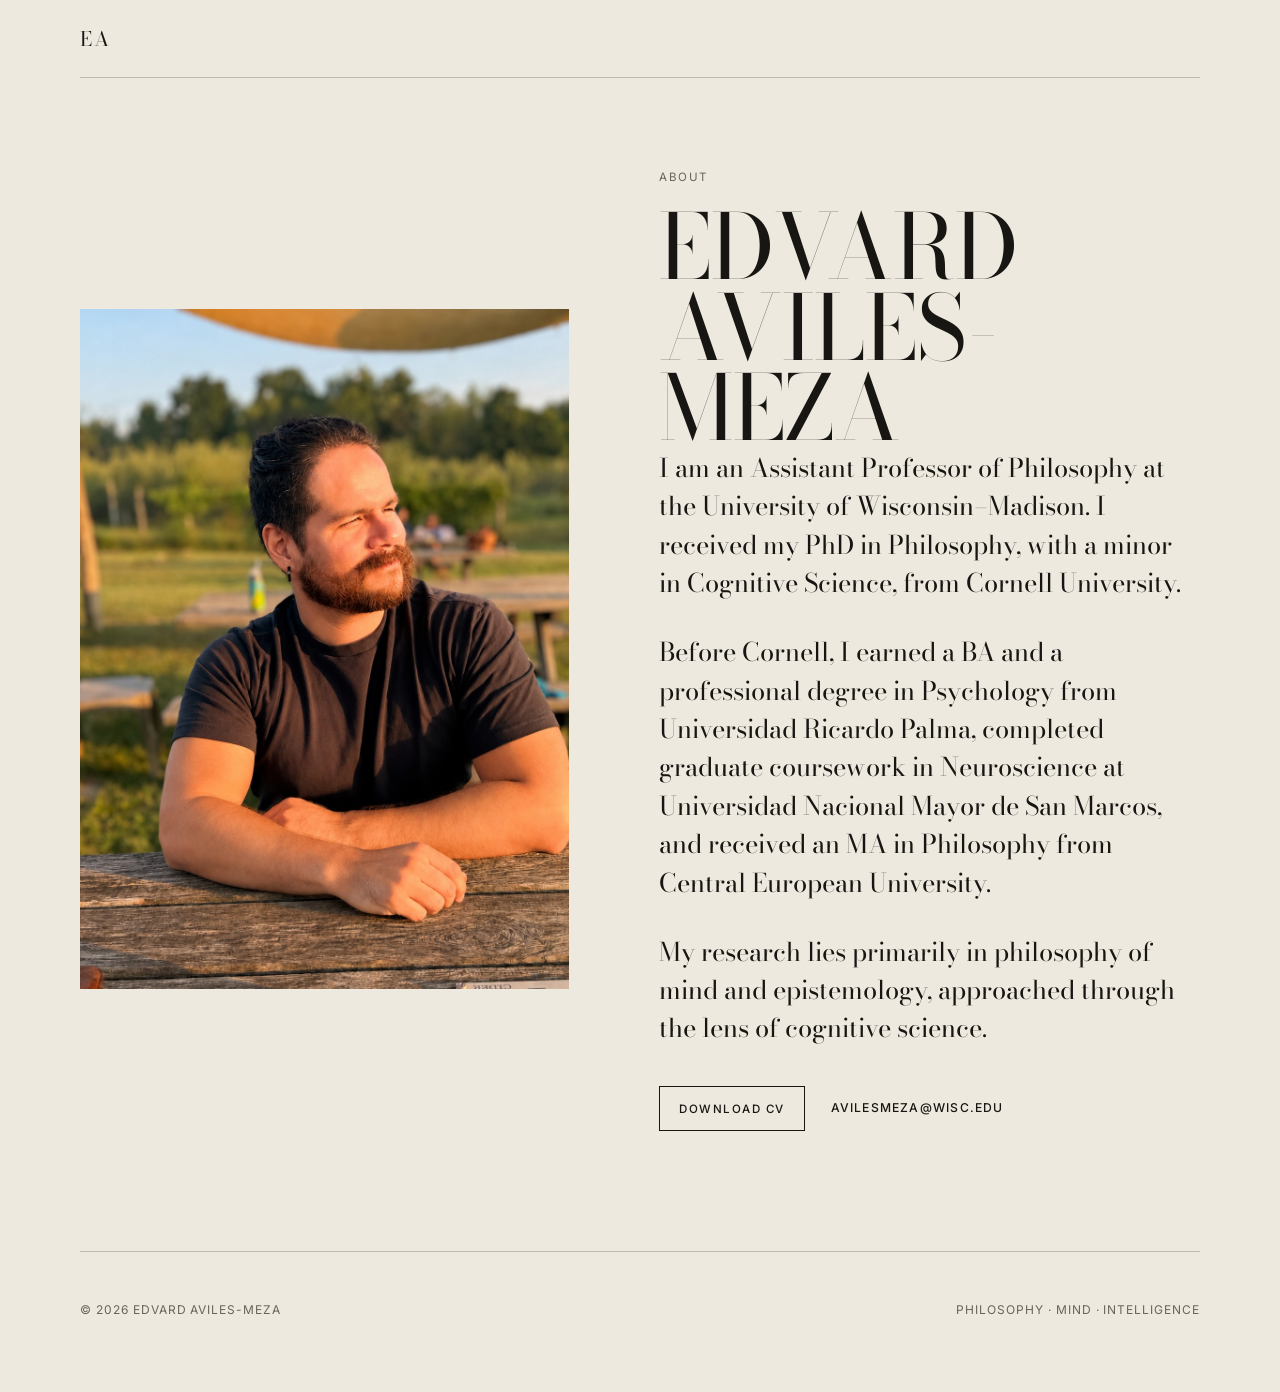
==== commit 569dfa6e: "Add files via upload Update 3" ====
--- a/about.html
+++ b/about.html
@@ -14,9 +14,6 @@
 <body>
   <header class="site-header">
   <a class="brand" href="index.html" aria-label="Return to homepage">EA</a>
-  <nav aria-label="Primary navigation">
-    <a href="research.html">Research</a> <a href="publications.html">Publications</a> <a href="teaching.html">Teaching</a> <a class="active" href="about.html" aria-current="page">About</a> <a href="assets/edvard-aviles-meza-cv.pdf">CV</a>
-  </nav>
 </header>
   <main class="about-page">
     <section class="about-hero">
--- a/styles.css
+++ b/styles.css
@@ -25,7 +25,7 @@
   z-index: 20;
   display: flex;
   align-items: center;
-  justify-content: space-between;
+  justify-content: flex-start;
   width: min(var(--max-width), calc(100% - 48px));
   margin: 0 auto;
   padding: 22px 0;
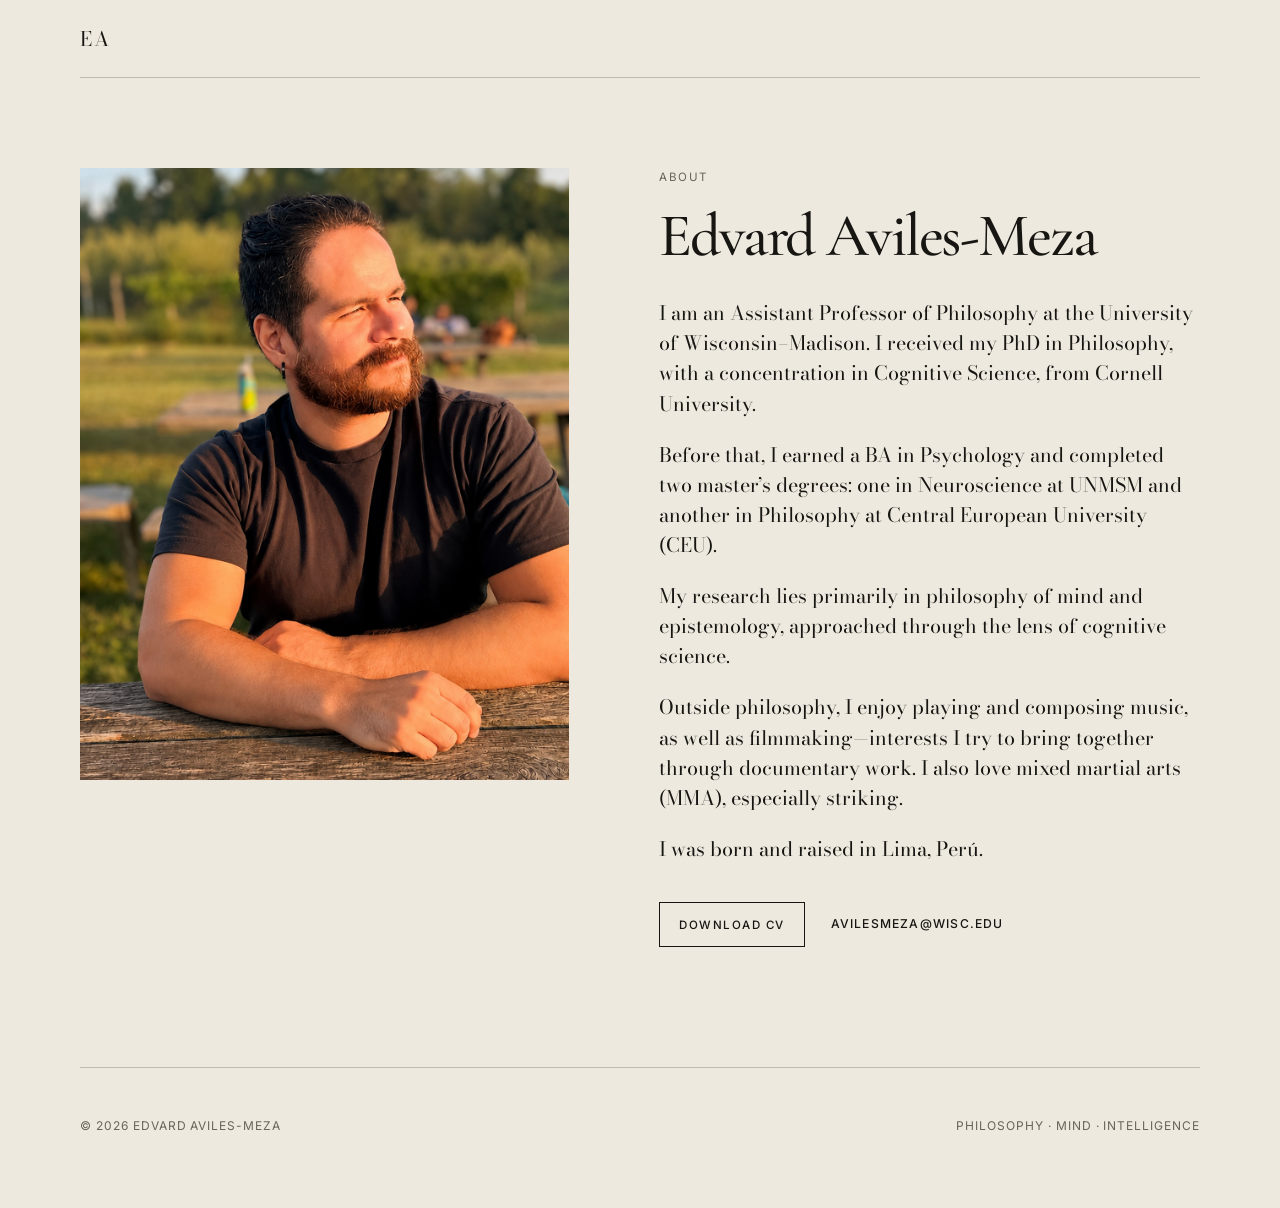
==== commit 5dee4765: "Add files via upload Update about me" ====
--- a/about.html
+++ b/about.html
@@ -6,7 +6,7 @@
 <link rel="icon" href="assets/favicon.svg" type="image/svg+xml">
 <link rel="preconnect" href="https://fonts.googleapis.com">
 <link rel="preconnect" href="https://fonts.gstatic.com" crossorigin>
-<link href="https://fonts.googleapis.com/css2?family=Bodoni+Moda:opsz,wght@6..96,400;6..96,500&family=Inter:wght@400;500&display=swap" rel="stylesheet">
+<link href="https://fonts.googleapis.com/css2?family=Bodoni+Moda:opsz,wght@6..96,400;6..96,500&family=Cormorant+Garamond:wght@500;600&family=Inter:wght@400;500&display=swap" rel="stylesheet">
 <link rel="stylesheet" href="styles.css">
   <meta name="description" content="About Edvard Aviles-Meza, Assistant Professor of Philosophy at the University of Wisconsin–Madison.">
   <title>About — Edvard Aviles-Meza</title>
@@ -22,11 +22,13 @@
       </div>
       <div class="about-text">
         <p class="eyebrow left-align">About</p>
-        <h1 class="about-title">Edvard<br>Aviles-Meza</h1>
+        <h1 class="about-title">Edvard Aviles-Meza</h1>
         <div class="bio">
-          <p>I am an Assistant Professor of Philosophy at the University of Wisconsin–Madison. I received my PhD in Philosophy, with a minor in Cognitive Science, from Cornell University.</p>
-          <p>Before Cornell, I earned a BA and a professional degree in Psychology from Universidad Ricardo Palma, completed graduate coursework in Neuroscience at Universidad Nacional Mayor de San Marcos, and received an MA in Philosophy from Central European University.</p>
+          <p>I am an Assistant Professor of Philosophy at the University of Wisconsin–Madison. I received my PhD in Philosophy, with a concentration in Cognitive Science, from Cornell University.</p>
+          <p>Before that, I earned a BA in Psychology and completed two master’s degrees: one in Neuroscience at UNMSM and another in Philosophy at Central European University (CEU).</p>
           <p>My research lies primarily in philosophy of mind and epistemology, approached through the lens of cognitive science.</p>
+          <p>Outside philosophy, I enjoy playing and composing music, as well as filmmaking—interests I try to bring together through documentary work. I also love mixed martial arts (MMA), especially striking.</p>
+          <p>I was born and raised in Lima, Perú.</p>
         </div>
         <div class="about-actions">
           <a class="button-link" href="assets/edvard-aviles-meza-cv.pdf">Download CV</a>
--- a/styles.css
+++ b/styles.css
@@ -323,3 +323,89 @@
   .about-hero { padding-top: 54px; gap: 44px; }
   footer { display: block; }
 }
+
+
+/* Homepage-only text sizing adjustments */
+.home-hero .eyebrow {
+  font-size: 0.98rem;
+  letter-spacing: 0.18em;
+}
+
+.home-hero .position {
+  font-size: 1.00rem;
+  letter-spacing: 0.17em;
+}
+
+/* Homepage tile labels without subtitles */
+.home-hero .tile-label {
+  bottom: 18px;
+}
+
+.home-hero .tile-label strong {
+  font-size: clamp(1.55rem, 2.6vw, 2.45rem);
+}
+
+/* Hide subtitle area entirely on the homepage */
+.home-hero .tile-label small {
+  display: none;
+}
+
+
+/* About page refinements */
+.about-hero {
+  align-items: start;
+}
+
+.portrait-frame {
+  min-height: 0;
+  aspect-ratio: 4 / 5;
+}
+
+.portrait-frame img {
+  min-height: 0;
+  height: 100%;
+  object-position: center center;
+}
+
+.about-title {
+  font-family: "Cormorant Garamond", Georgia, serif;
+  font-size: clamp(2.9rem, 4.75vw, 4.7rem);
+  font-weight: 500;
+  line-height: 0.94;
+  letter-spacing: -0.035em;
+  text-transform: none;
+  white-space: nowrap;
+  margin-bottom: 34px;
+}
+
+.bio {
+  font-size: clamp(1.08rem, 1.55vw, 1.38rem);
+  line-height: 1.52;
+}
+
+.bio p {
+  margin-bottom: 1.05em;
+}
+
+@media (max-width: 820px) {
+  .about-title {
+    font-size: clamp(2.45rem, 9vw, 4.1rem);
+    white-space: nowrap;
+  }
+
+  .portrait-frame img {
+    aspect-ratio: auto;
+  }
+}
+
+@media (max-width: 520px) {
+  .about-title {
+    font-size: clamp(2rem, 8.8vw, 2.75rem);
+    letter-spacing: -0.04em;
+    white-space: nowrap;
+  }
+
+  .bio {
+    font-size: 1.12rem;
+  }
+}
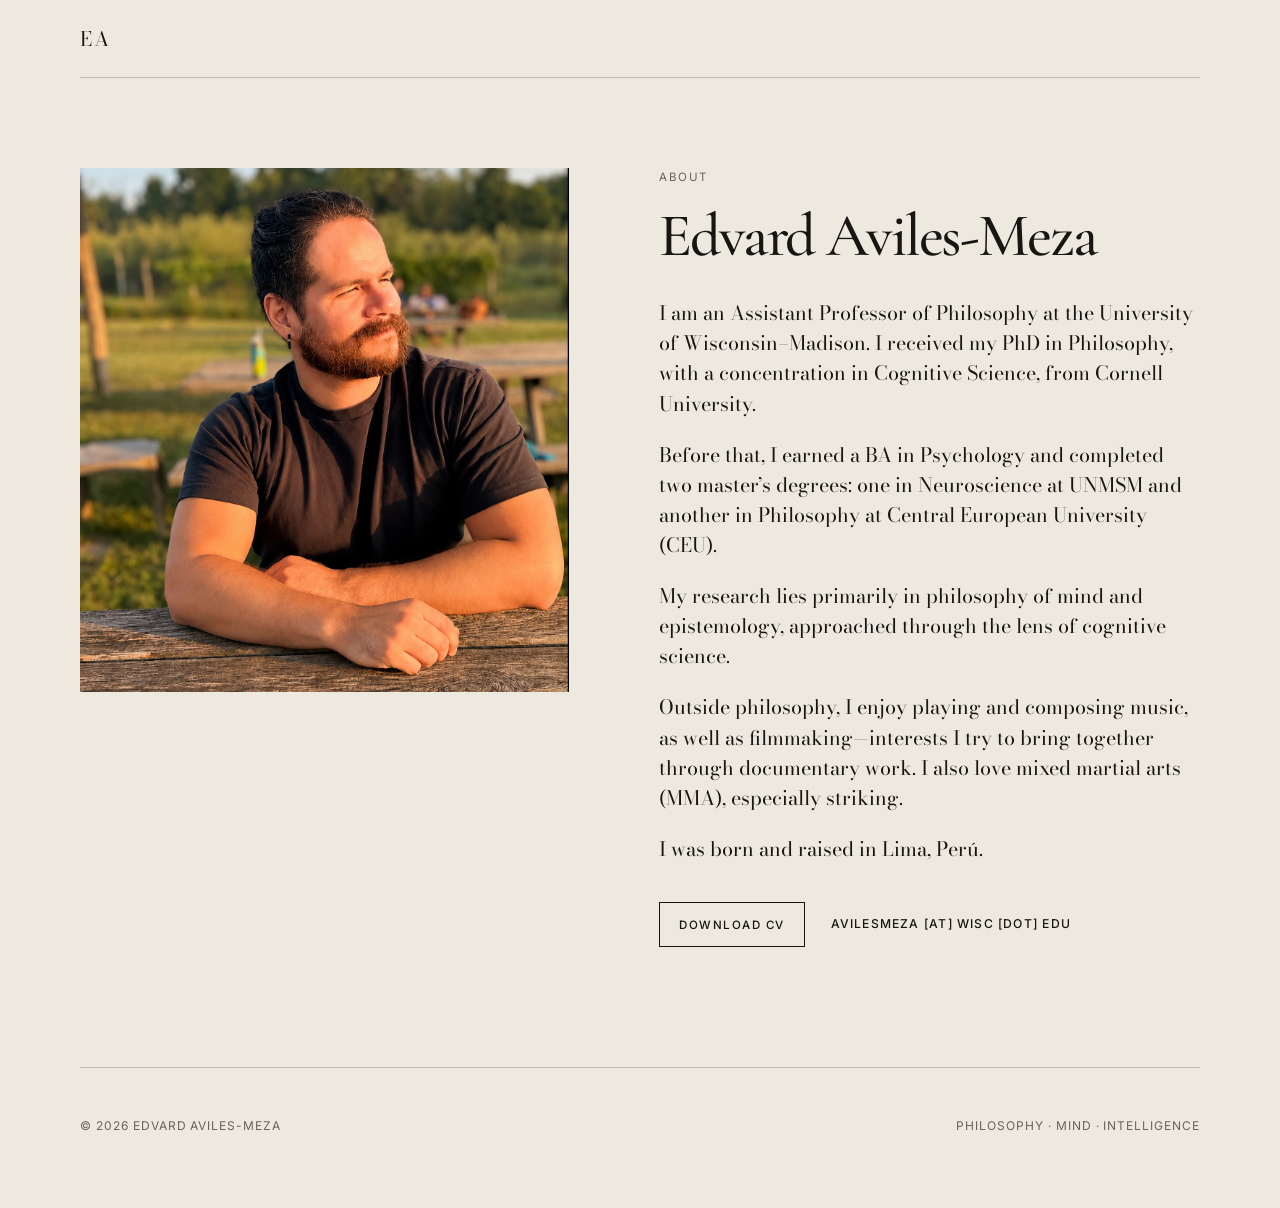
==== commit 51ec13ed: "Add files via upload contact update" ====
--- a/about.html
+++ b/about.html
@@ -32,7 +32,7 @@
         </div>
         <div class="about-actions">
           <a class="button-link" href="assets/edvard-aviles-meza-cv.pdf">Download CV</a>
-          <a class="text-link" href="mailto:avilesmeza@wisc.edu">avilesmeza@wisc.edu</a>
+          <span class="text-link" aria-label="Email address: avilesmeza at wisc dot edu">avilesmeza [at] wisc [dot] edu</span>
         </div>
       </div>
     </section>
--- a/styles.css
+++ b/styles.css
@@ -409,3 +409,569 @@
     font-size: 1.12rem;
   }
 }
+
+
+/* About portrait: show the full image without cropping */
+.about-hero {
+  align-items: start;
+}
+
+.portrait-frame {
+  min-height: 0;
+  overflow: visible;
+  aspect-ratio: auto;
+}
+
+.portrait-frame img {
+  width: 100%;
+  height: auto;
+  min-height: 0;
+  object-fit: contain;
+  object-position: center top;
+}
+
+
+/* Research page: long-form editorial layout */
+.research-list {
+  padding-top: 58px;
+}
+
+.research-area {
+  display: grid;
+  grid-template-columns: 90px minmax(0, 790px);
+  gap: 34px;
+  padding: 54px 0 62px;
+  border-bottom: 1px solid var(--line);
+}
+
+.research-area:first-child {
+  padding-top: 0;
+}
+
+.research-copy h2 {
+  margin: 0 0 24px;
+  font-family: "Bodoni Moda", Georgia, serif;
+  font-size: clamp(2rem, 3.8vw, 3.35rem);
+  font-weight: 400;
+  line-height: 1.08;
+}
+
+.research-copy p {
+  margin: 0 0 1.15em;
+  color: #302d28;
+  font-family: "Bodoni Moda", Georgia, serif;
+  font-size: clamp(1.16rem, 1.65vw, 1.46rem);
+  line-height: 1.6;
+}
+
+.research-copy p:last-child {
+  margin-bottom: 0;
+}
+
+@media (max-width: 820px) {
+  .research-area {
+    grid-template-columns: 52px minmax(0, 1fr);
+    gap: 20px;
+  }
+
+  .research-copy h2 {
+    font-size: clamp(1.8rem, 6vw, 2.7rem);
+  }
+}
+
+@media (max-width: 520px) {
+  .research-list {
+    padding-top: 38px;
+  }
+
+  .research-area {
+    grid-template-columns: 1fr;
+    gap: 12px;
+    padding: 42px 0 48px;
+  }
+
+  .research-copy p {
+    font-size: 1.12rem;
+    line-height: 1.58;
+  }
+}
+
+
+/* Publications page */
+.publications-page {
+  padding-bottom: 42px;
+}
+
+.publication-entry {
+  display: grid;
+  grid-template-columns: 100px minmax(0, 800px);
+  gap: 34px;
+  padding: 52px 0 60px;
+  border-bottom: 1px solid var(--line);
+}
+
+.publication-entry:first-child {
+  padding-top: 0;
+}
+
+.publication-year {
+  margin: 8px 0 0;
+  color: var(--muted);
+  font-size: 0.76rem;
+  letter-spacing: 0.14em;
+  text-transform: uppercase;
+}
+
+.publication-body h2,
+.wip-entry h2 {
+  margin: 0 0 8px;
+  font-family: "Bodoni Moda", Georgia, serif;
+  font-size: clamp(2rem, 3.8vw, 3.35rem);
+  font-weight: 400;
+  line-height: 1.08;
+}
+
+.publication-body h2 a {
+  text-decoration: none;
+}
+
+.publication-body h2 a:hover,
+.publication-body h2 a:focus-visible {
+  text-decoration: underline;
+  text-underline-offset: 7px;
+}
+
+.publication-journal {
+  margin: 0 0 28px;
+  color: var(--muted);
+  font-size: 0.95rem;
+  letter-spacing: 0.04em;
+}
+
+.publication-abstract,
+.wip-entry p {
+  margin: 0 0 1.1em;
+  color: #302d28;
+  font-family: "Bodoni Moda", Georgia, serif;
+  font-size: clamp(1.15rem, 1.6vw, 1.42rem);
+  line-height: 1.58;
+}
+
+.publication-abstract:last-child,
+.wip-entry p:last-child {
+  margin-bottom: 0;
+}
+
+.work-in-progress {
+  padding-top: 82px;
+}
+
+.section-intro {
+  display: flex;
+  align-items: end;
+  justify-content: space-between;
+  gap: 30px;
+  padding-bottom: 24px;
+  border-bottom: 1px solid var(--line);
+}
+
+.availability-note {
+  margin: 0;
+  color: var(--muted);
+  font-size: 0.75rem;
+  letter-spacing: 0.11em;
+  text-transform: uppercase;
+}
+
+.wip-entry {
+  display: grid;
+  grid-template-columns: 100px minmax(0, 800px);
+  gap: 34px;
+  padding: 42px 0 48px;
+  border-bottom: 1px solid var(--line);
+}
+
+@media (max-width: 820px) {
+  .publication-entry,
+  .wip-entry {
+    grid-template-columns: 58px minmax(0, 1fr);
+    gap: 20px;
+  }
+
+  .section-intro {
+    display: block;
+  }
+
+  .availability-note {
+    margin-top: 12px;
+  }
+}
+
+@media (max-width: 520px) {
+  .publication-entry,
+  .wip-entry {
+    grid-template-columns: 1fr;
+    gap: 12px;
+    padding: 40px 0 46px;
+  }
+
+  .publication-year {
+    margin-top: 0;
+  }
+
+  .publication-abstract,
+  .wip-entry p {
+    font-size: 1.12rem;
+    line-height: 1.56;
+  }
+}
+
+
+/* Teaching page */
+.teaching-section { padding-top: 58px; }
+.teaching-section + .teaching-section,
+.teaching-assistant-section { padding-top: 92px; }
+
+.teaching-section-header {
+  display: flex;
+  align-items: end;
+  justify-content: space-between;
+  gap: 30px;
+  padding-bottom: 24px;
+  border-bottom: 1px solid var(--line);
+}
+
+.teaching-context {
+  margin: 0;
+  color: var(--muted);
+  font-size: .75rem;
+  letter-spacing: .11em;
+  text-transform: uppercase;
+  text-align: right;
+}
+
+.course-entry {
+  display: grid;
+  grid-template-columns: 86px minmax(0, 820px);
+  gap: 36px;
+  padding: 52px 0 60px;
+  border-bottom: 1px solid var(--line);
+}
+
+.course-number {
+  margin: 9px 0 0;
+  color: var(--muted);
+  font-size: .76rem;
+  letter-spacing: .14em;
+}
+
+.course-heading { margin-bottom: 24px; }
+
+.course-copy h2 {
+  margin: 0;
+  font-family: "Bodoni Moda", Georgia, serif;
+  font-size: clamp(2rem, 3.8vw, 3.35rem);
+  font-weight: 400;
+  line-height: 1.08;
+}
+
+.course-subtitle {
+  margin: 8px 0 0;
+  color: var(--muted);
+  font-size: .8rem;
+  letter-spacing: .11em;
+  text-transform: uppercase;
+}
+
+.course-copy > p:not(.course-subtitle):not(.course-links) {
+  margin: 0 0 1.12em;
+  color: #302d28;
+  font-family: "Bodoni Moda", Georgia, serif;
+  font-size: clamp(1.15rem, 1.6vw, 1.42rem);
+  line-height: 1.58;
+}
+
+.course-links { margin: 30px 0 0; }
+
+.ta-course-list {
+  list-style: none;
+  margin: 0;
+  padding: 0;
+  border-top: 1px solid var(--line);
+}
+
+.ta-course-list li {
+  display: flex;
+  justify-content: space-between;
+  gap: 30px;
+  padding: 22px 0;
+  border-bottom: 1px solid var(--line);
+  font-family: "Bodoni Moda", Georgia, serif;
+  font-size: clamp(1.25rem, 2vw, 1.75rem);
+}
+
+.ta-course-list li span:last-child {
+  color: var(--muted);
+  font-family: "Inter", Arial, sans-serif;
+  font-size: .75rem;
+  letter-spacing: .11em;
+  text-transform: uppercase;
+  text-align: right;
+}
+
+@media (max-width: 820px) {
+  .teaching-section-header { display: block; }
+  .teaching-context { margin-top: 12px; text-align: left; }
+  .course-entry {
+    grid-template-columns: 54px minmax(0, 1fr);
+    gap: 20px;
+  }
+}
+
+@media (max-width: 520px) {
+  .teaching-section { padding-top: 38px; }
+  .teaching-section + .teaching-section,
+  .teaching-assistant-section { padding-top: 68px; }
+  .course-entry {
+    grid-template-columns: 1fr;
+    gap: 12px;
+    padding: 42px 0 48px;
+  }
+  .course-number { margin-top: 0; }
+  .course-copy > p:not(.course-subtitle):not(.course-links) {
+    font-size: 1.12rem;
+    line-height: 1.56;
+  }
+  .ta-course-list li { display: block; }
+  .ta-course-list li span { display: block; }
+  .ta-course-list li span:last-child { margin-top: 7px; text-align: left; }
+}
+
+/* =========================================================
+   MOBILE V1.0 — final overrides built from the live repository
+   ========================================================= */
+@media screen and (max-width: 700px) {
+  html, body { overflow-x: hidden; }
+
+  .site-header,
+  .home-hero,
+  .inner-page,
+  .about-page,
+  footer {
+    width: calc(100% - 36px) !important;
+    max-width: none !important;
+  }
+
+  .site-header {
+    position: static !important;
+    display: flex !important;
+    align-items: center !important;
+    padding: 18px 0 !important;
+  }
+
+  .brand { font-size: 1.2rem; }
+
+  .home-hero {
+    padding: 46px 0 78px !important;
+  }
+
+  .home-hero .eyebrow {
+    max-width: 355px;
+    margin: 0 auto;
+    font-size: .74rem !important;
+    line-height: 1.5;
+    letter-spacing: .13em !important;
+  }
+
+  .home-title {
+    max-width: 100%;
+    margin: 18px auto 14px;
+    font-size: clamp(2.05rem, 10vw, 2.9rem) !important;
+    line-height: .9 !important;
+    letter-spacing: -.025em !important;
+    white-space: normal !important;
+    text-wrap: balance;
+  }
+
+  .home-hero .position {
+    max-width: 340px;
+    margin: 0 auto 34px !important;
+    font-size: .72rem !important;
+    line-height: 1.55;
+    letter-spacing: .13em !important;
+  }
+
+  /* Keep the homepage a real collage on phones. */
+  .portal-grid {
+    display: grid !important;
+    grid-template-columns: repeat(2, minmax(0, 1fr)) !important;
+    grid-template-rows: repeat(12, 58px) !important;
+    gap: 7px !important;
+  }
+
+  .portal-tile {
+    display: block !important;
+    min-width: 0 !important;
+    min-height: 0 !important;
+    aspect-ratio: auto !important;
+  }
+
+  .tile-abstract { grid-column: 1 !important; grid-row: 1 / 5 !important; }
+  .tile-robot { grid-column: 2 !important; grid-row: 1 / 7 !important; }
+  .tile-meditation { grid-column: 1 !important; grid-row: 5 / 8 !important; }
+  .tile-logic { grid-column: 1 !important; grid-row: 8 / 11 !important; }
+  .tile-network { grid-column: 1 !important; grid-row: 11 / 13 !important; }
+  .tile-inkblots { grid-column: 2 !important; grid-row: 7 / 11 !important; }
+  .tile-brain { grid-column: 2 !important; grid-row: 11 / 13 !important; }
+
+  .portal-tile::after { opacity: .5 !important; }
+  .portal-tile img { transform: none !important; }
+
+  .tile-label,
+  .home-hero .tile-label {
+    left: 10px !important;
+    right: 10px !important;
+    bottom: 8px !important;
+    opacity: 1 !important;
+    transform: none !important;
+  }
+
+  .tile-label strong,
+  .home-hero .tile-label strong {
+    font-size: clamp(1rem, 4.8vw, 1.25rem) !important;
+    line-height: 1 !important;
+  }
+
+  .tile-label small { display: none !important; }
+
+  /* Internal page headers */
+  .inner-page { padding: 50px 0 78px !important; }
+  .page-header { padding-bottom: 34px !important; }
+
+  .inner-title {
+    max-width: 100%;
+    font-size: clamp(2.8rem, 13vw, 3.8rem) !important;
+    line-height: .9 !important;
+    letter-spacing: -.035em !important;
+    overflow-wrap: break-word;
+  }
+
+  .eyebrow {
+    font-size: .78rem !important;
+    line-height: 1.4;
+    letter-spacing: .13em !important;
+  }
+
+  .left-align { margin-bottom: 18px !important; }
+  .content-section { padding: 48px 0 !important; }
+
+  /* Long-form sections */
+  .research-area,
+  .publication-entry,
+  .wip-entry,
+  .course-entry {
+    display: block !important;
+    padding: 38px 0 44px !important;
+  }
+
+  .item-number,
+  .publication-year,
+  .course-number {
+    display: block;
+    margin: 0 0 16px !important;
+  }
+
+  .research-copy h2,
+  .publication-body h2,
+  .wip-entry h2,
+  .course-copy h2 {
+    font-size: clamp(1.75rem, 8.2vw, 2.35rem) !important;
+    line-height: 1.04 !important;
+    letter-spacing: -.02em;
+    overflow-wrap: break-word;
+  }
+
+  .research-copy p,
+  .publication-abstract,
+  .wip-entry p,
+  .course-copy > p:not(.course-subtitle):not(.course-links) {
+    font-size: 1rem !important;
+    line-height: 1.54 !important;
+  }
+
+  .section-intro,
+  .teaching-section-header {
+    display: block !important;
+  }
+
+  .availability-note,
+  .teaching-context {
+    margin-top: 12px !important;
+    text-align: left !important;
+  }
+
+  /* About */
+  .about-hero {
+    grid-template-columns: 1fr !important;
+    gap: 28px !important;
+    padding: 46px 0 76px !important;
+  }
+
+  .portrait-frame {
+    min-height: 0 !important;
+    overflow: visible !important;
+    aspect-ratio: auto !important;
+  }
+
+  .portrait-frame img {
+    width: 100% !important;
+    height: auto !important;
+    min-height: 0 !important;
+    aspect-ratio: auto !important;
+    object-fit: contain !important;
+  }
+
+  .about-title {
+    max-width: 100%;
+    margin-bottom: 26px !important;
+    font-size: clamp(2.2rem, 9.8vw, 3rem) !important;
+    line-height: .95 !important;
+    letter-spacing: -.035em !important;
+    white-space: normal !important;
+  }
+
+  .bio {
+    font-size: 1.02rem !important;
+    line-height: 1.52 !important;
+  }
+
+  .about-actions { gap: 16px; margin-top: 28px; }
+
+  /* Contact and lists */
+  .contact-layout { grid-template-columns: 1fr !important; gap: 42px !important; }
+  .large-link, .large-copy {
+    font-size: clamp(1.45rem, 7vw, 2.15rem) !important;
+    overflow-wrap: anywhere;
+  }
+
+  .publication { grid-template-columns: 54px 1fr !important; }
+
+  .ta-course-list li {
+    display: block !important;
+    font-size: 1.3rem !important;
+  }
+  .ta-course-list li span { display: block; }
+  .ta-course-list li span:last-child {
+    margin-top: 7px;
+    text-align: left !important;
+  }
+
+  footer { display: block !important; padding: 28px 0 42px !important; }
+  footer p { margin: 0 0 8px; }
+}
+
+@media screen and (max-width: 380px) {
+  .portal-grid { grid-template-rows: repeat(12, 52px) !important; }
+  .home-title { font-size: 1.95rem !important; }
+  .inner-title { font-size: 2.75rem !important; }
+}
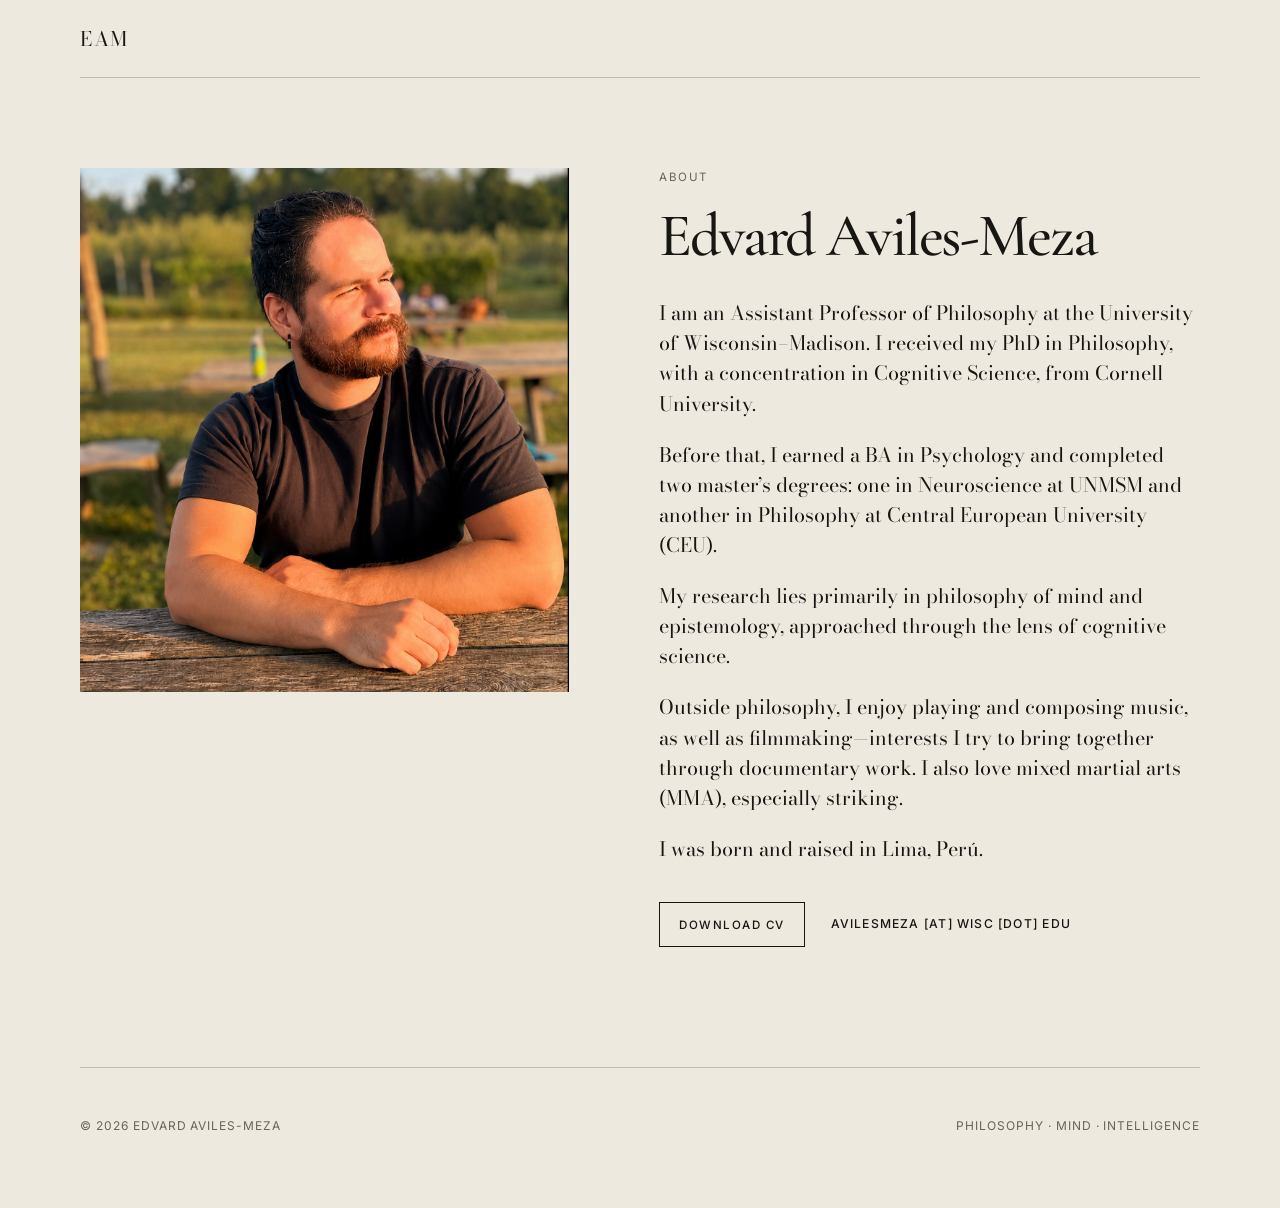
==== commit f6b3340f: "Add files via upload Monogram update" ====
--- a/about.html
+++ b/about.html
@@ -13,7 +13,7 @@
 </head>
 <body>
   <header class="site-header">
-  <a class="brand" href="index.html" aria-label="Return to homepage">EA</a>
+  <a class="brand" href="index.html" aria-label="Return to homepage">EAM</a>
 </header>
   <main class="about-page">
     <section class="about-hero">
--- a/styles.css
+++ b/styles.css
@@ -257,9 +257,18 @@
 }
 .large-link, .large-copy {
   font-family: "Bodoni Moda", Georgia, serif;
-  font-size: clamp(1.8rem, 4vw, 3.5rem);
   line-height: 1.15;
   text-decoration: none;
+}
+
+/* Keep the longer contact details elegant without forcing awkward wraps. */
+.large-link {
+  font-size: clamp(1.45rem, 3vw, 2.15rem);
+  white-space: nowrap;
+}
+
+.large-copy {
+  font-size: clamp(1.6rem, 3vw, 2.65rem);
 }
 .large-link:hover { text-decoration: underline; text-underline-offset: 8px; }
 footer {
@@ -949,8 +958,12 @@
 
   /* Contact and lists */
   .contact-layout { grid-template-columns: 1fr !important; gap: 42px !important; }
-  .large-link, .large-copy {
-    font-size: clamp(1.45rem, 7vw, 2.15rem) !important;
+  .large-link {
+    font-size: clamp(1.35rem, 6vw, 1.75rem) !important;
+    white-space: nowrap;
+  }
+  .large-copy {
+    font-size: clamp(1.45rem, 6.5vw, 1.95rem) !important;
     overflow-wrap: anywhere;
   }
 
